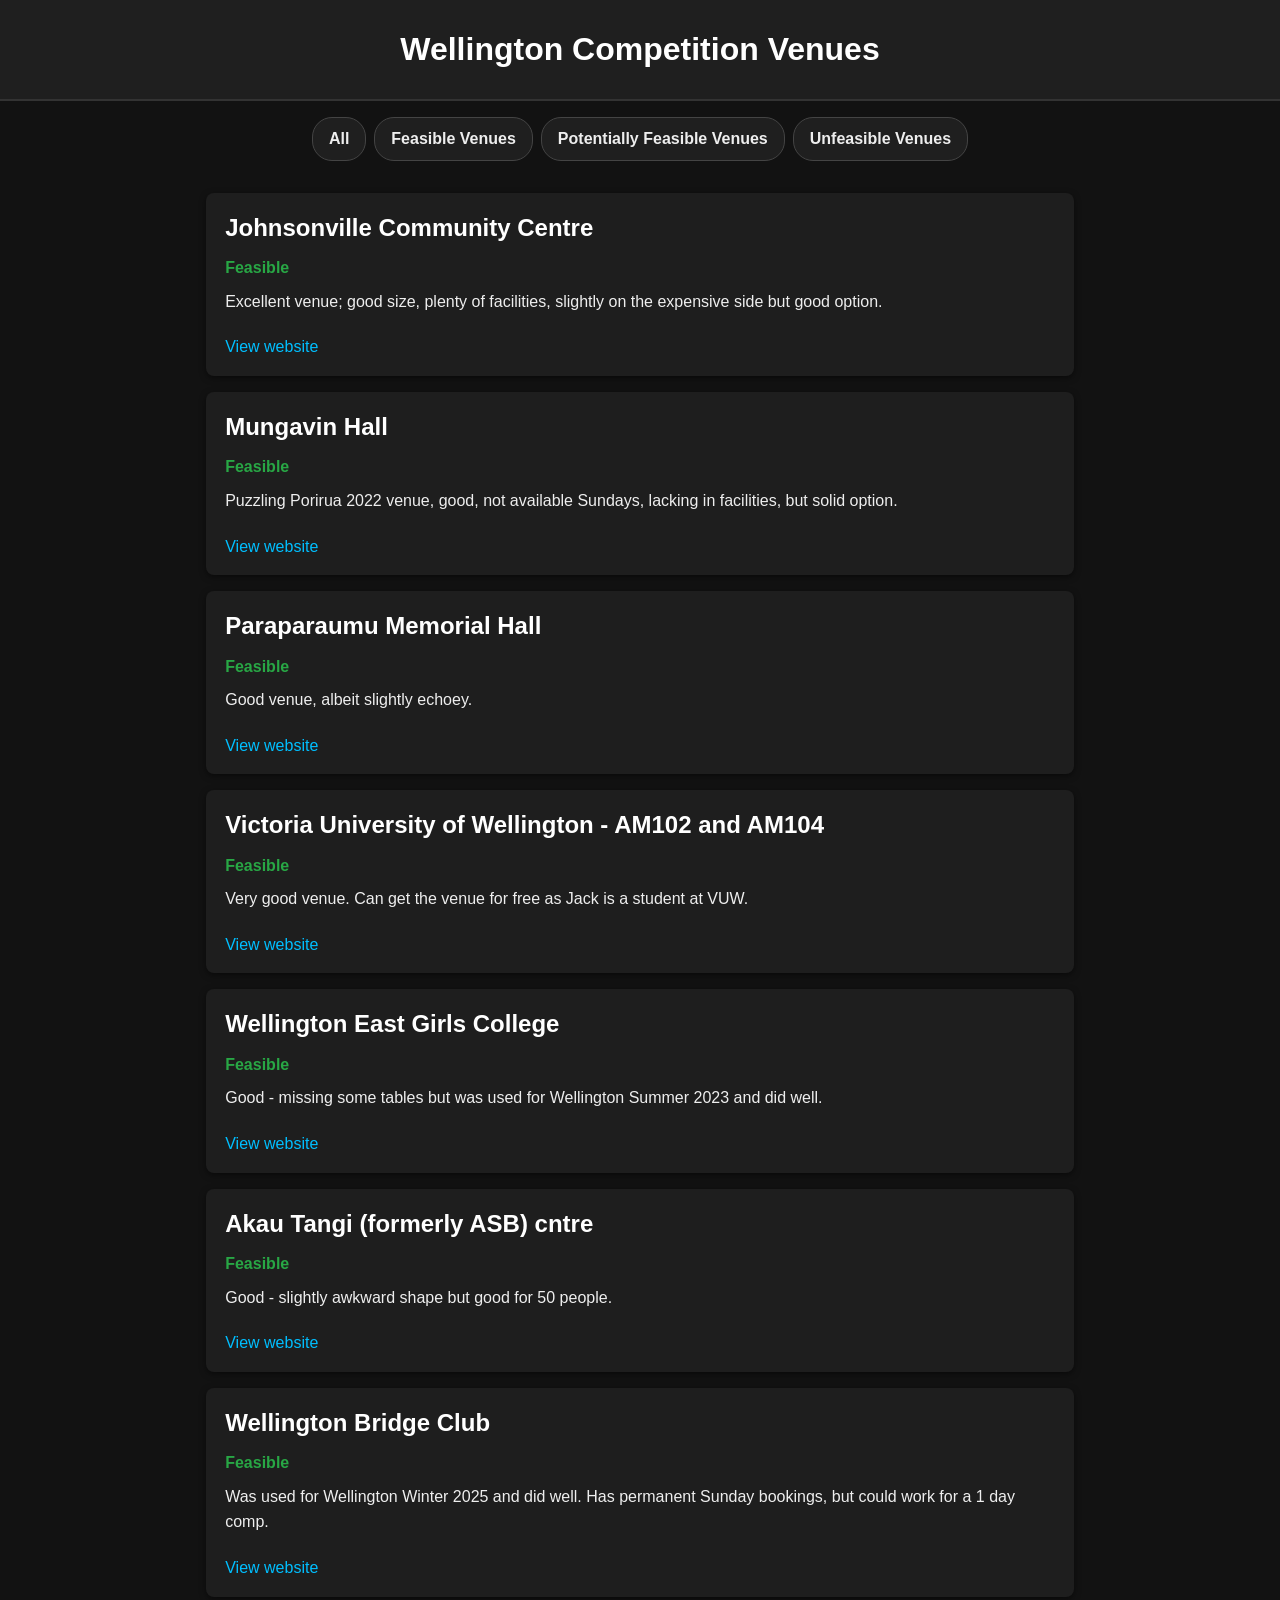
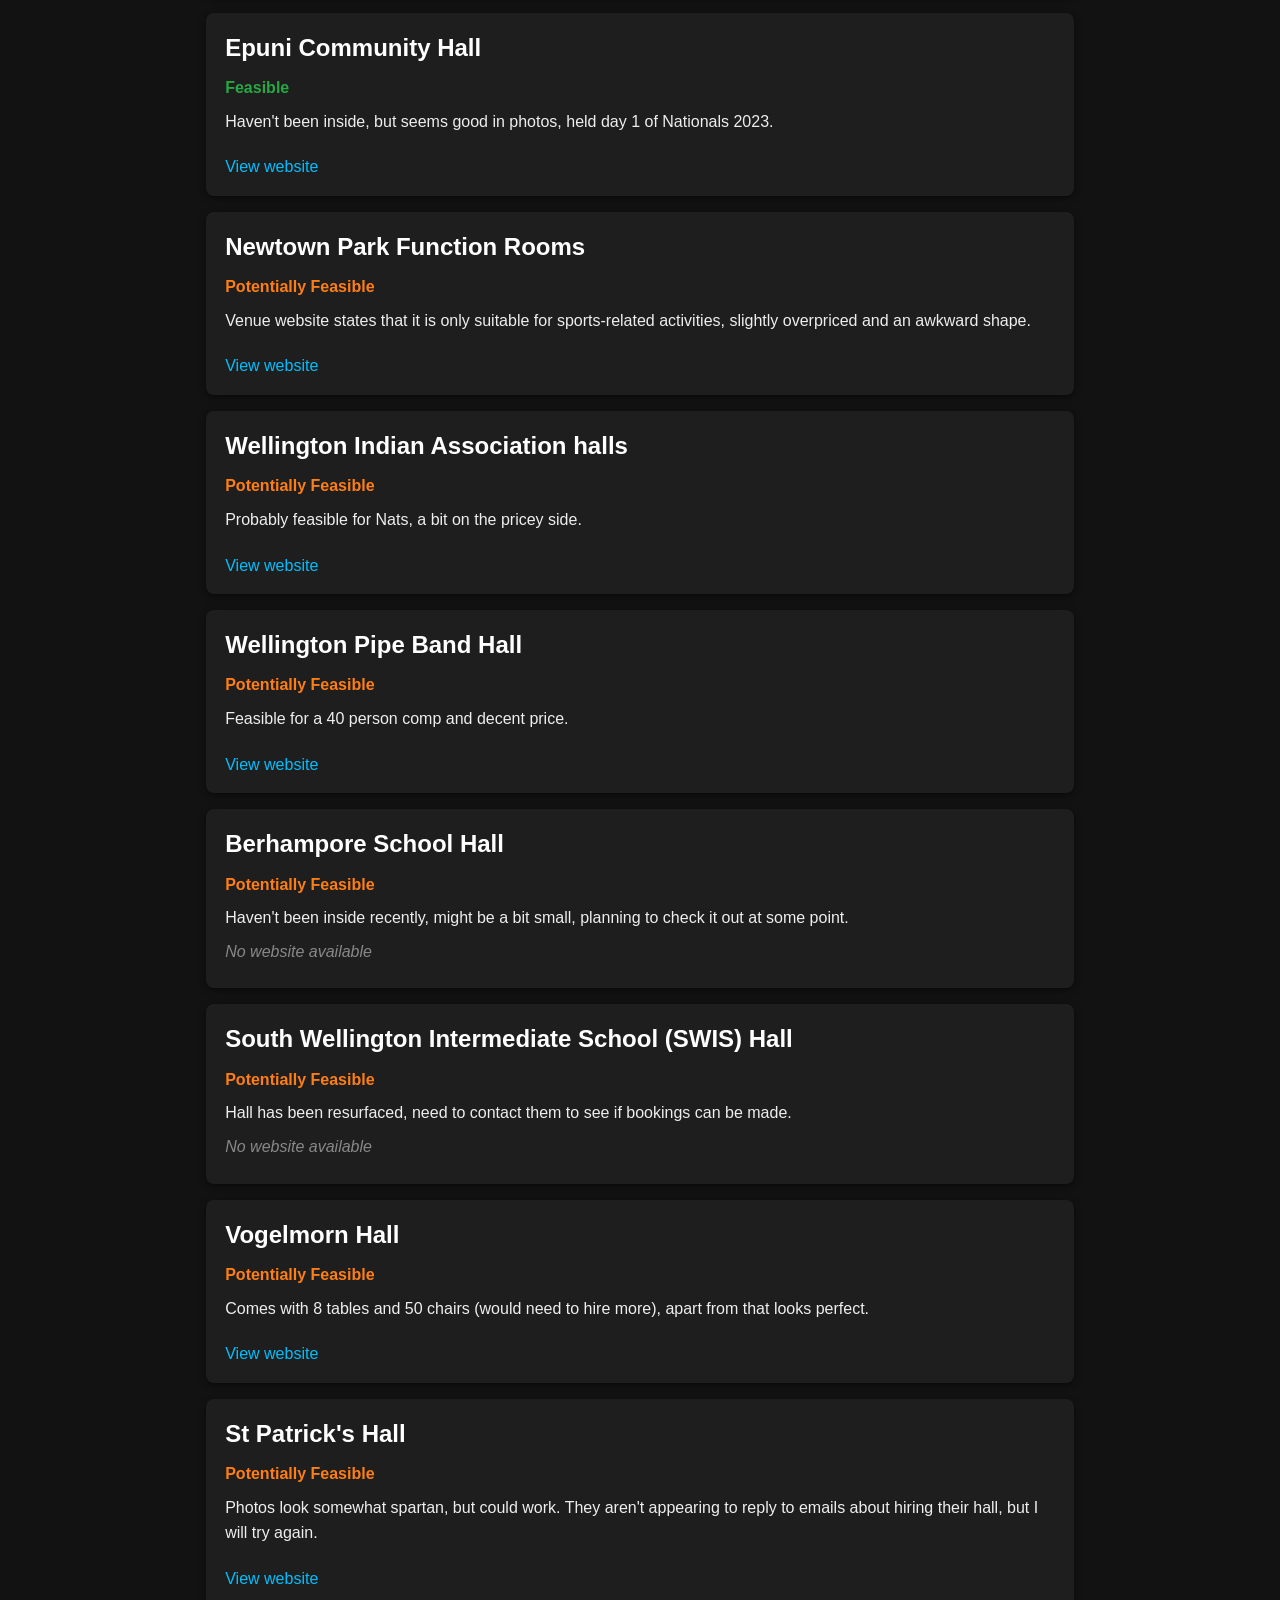
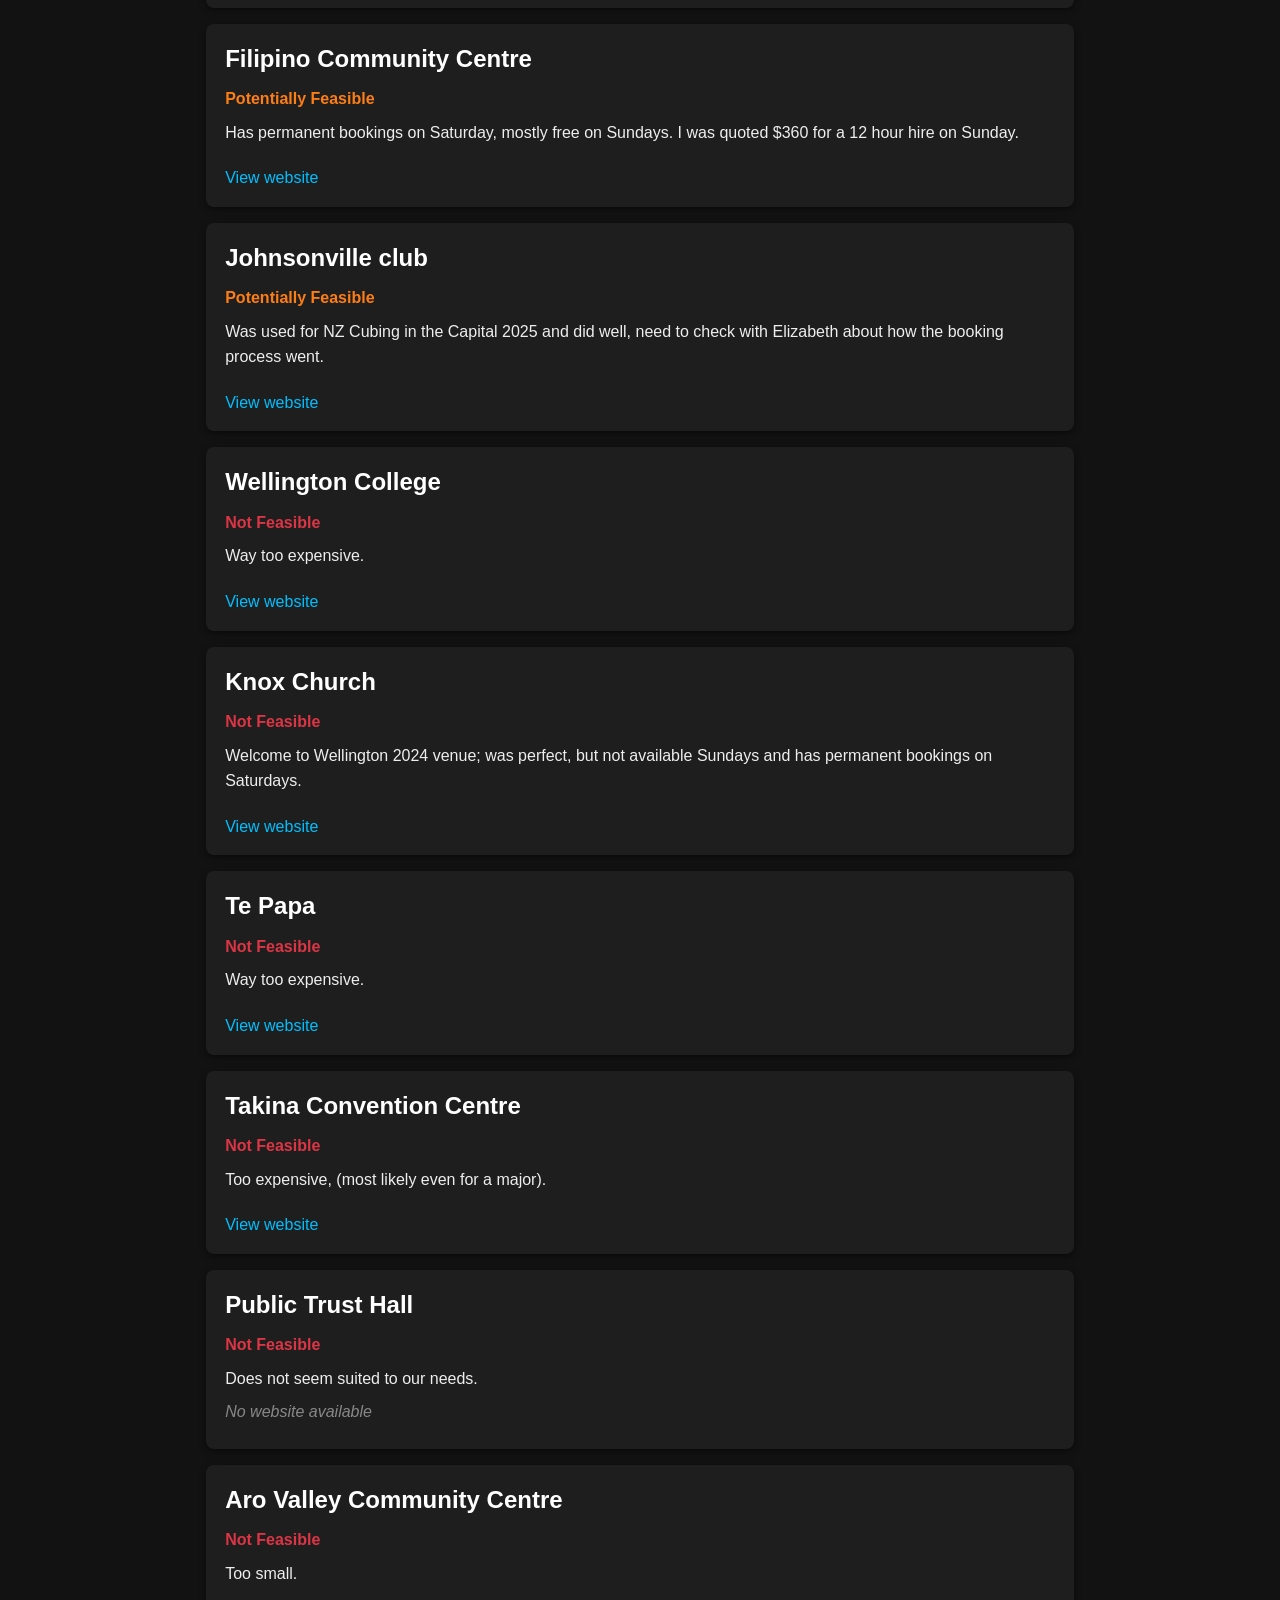
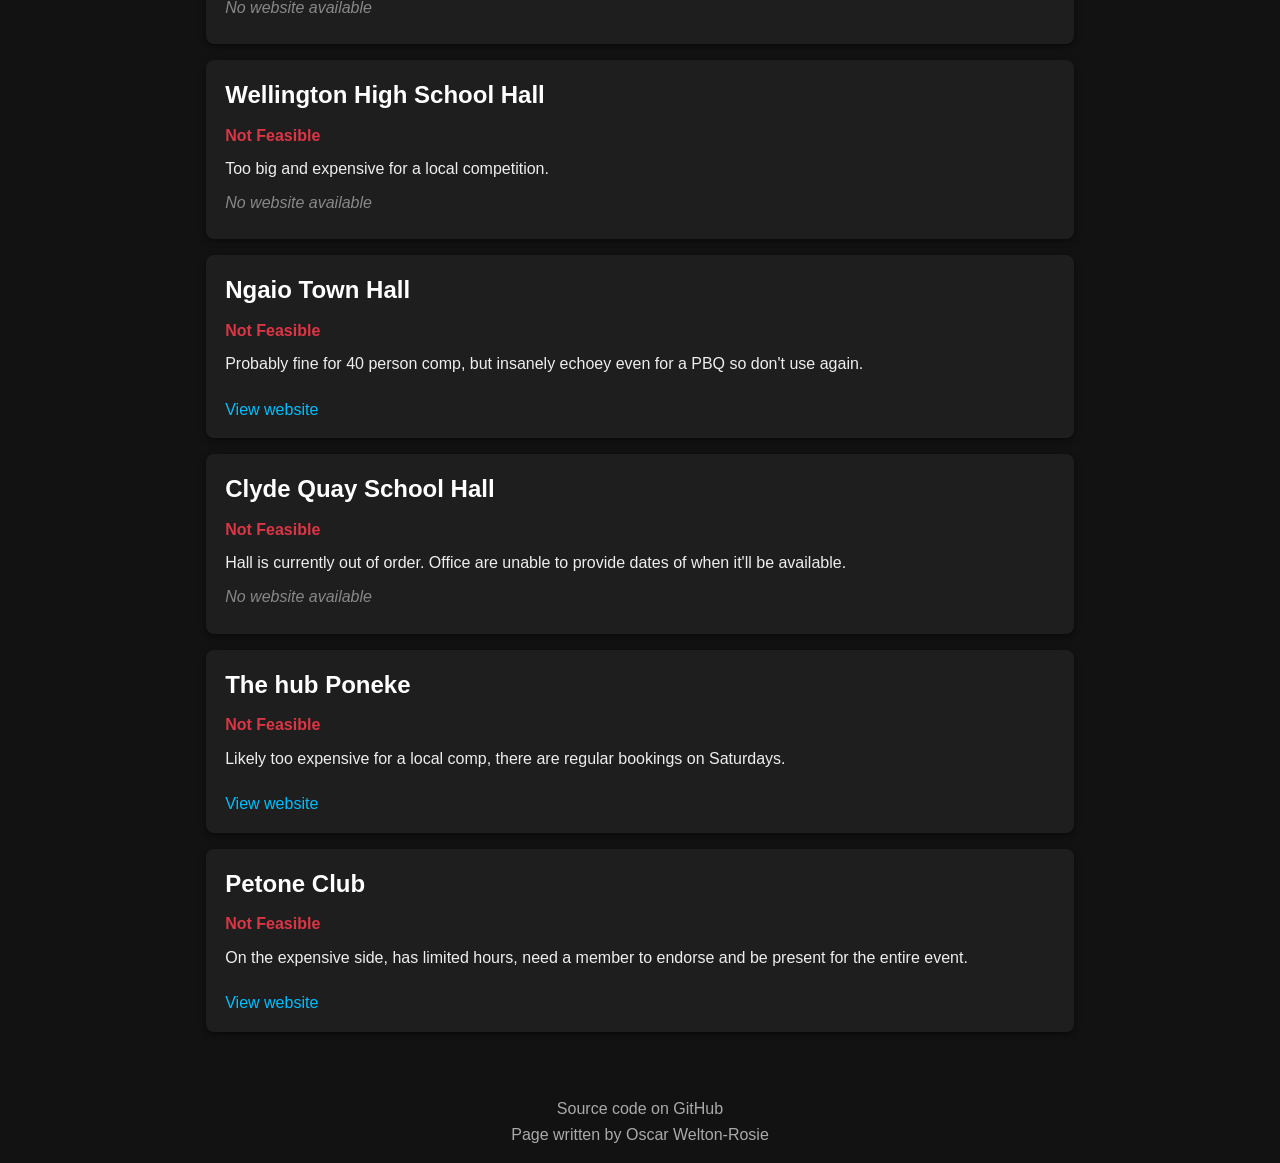
==== index.html @ b7b6df71 "initial commit" ====
<!DOCTYPE html>
<html lang="en">
<head>
    <meta charset="UTF-8">
    <meta name="viewport" content="width=device-width, initial-scale=1.0">
    <title>Wellington Speedcubing Venues</title>
    <link rel="stylesheet" href="./css/base.css">
    <link rel="stylesheet" href="./css/filters.css">
    <link rel="stylesheet" href="./css/cards.css">
</head>
<body>
    <header>
        <h1>Wellington Competition Venues</h1>
    </header>

    <main>
        <div class="filters">
            <label>
                <input type="radio" name="filter" value="all" checked>
                All
            </label>
            <label>
                <input type="radio" name="filter" value="feasible">
                Feasible Venues
            </label>
            <label>
                <input type="radio" name="filter" value="potentially feasible">
                Potentially Feasible Venues
            </label>
            <label>
                <input type="radio" name="filter" value="not feasible">
                Unfeasible Venues
            </label>
        </div>

        <div id="venue-list" class="venue-list"></div>
        <footer>
            <a href="#" target="_blank">Source code on GitHub</a>
            <br>
            <a href="#" target="_blank">Page written by Oscar Welton-Rosie</a>
        </footer>
    </main>

    <script type="module">
        import { fetchVenues, venues } from './js/data.js';
        import { displayVenues } from './js/ui.js';
        import { initFilters } from './js/filters.js';
    
        // Fetch venues first
        await fetchVenues();
    
        // Display all venues
        displayVenues(venues);
    
        // Initialize filter logic
        initFilters();
    </script>
    
</body>
</html>
---- css/base.css ----
/* Reset and base styles */
* {
    box-sizing: border-box;
    margin: 0;
    padding: 0;
}

body {
    font-family: Arial, sans-serif;
    background-color: #121212; /* Dark theme */
    color: #eee;
    line-height: 1.6;
}

header {
    background-color: #1f1f1f;
    color: #fff;
    text-align: center;
    padding: 1.5rem 0;
    border-bottom: 2px solid #333;
}

footer {
    color: #aaa;
    text-align: center;
    padding: 1rem 0;
    margin-top: 2rem;
}

footer a, footer a:visited {
    color: #aaa;
    text-decoration: none;
    margin: 0 1rem;
    transition: color 0.3s ease; /* transition on color */
}

footer a:hover, footer a:visited:hover {
    color: #fff; /* change color on hover */
    text-decoration: underline; /* this will switch instantly */
}


h1 {
    font-size: 2rem;
}
---- css/filters.css ----
/* Filters container */
.filters {
    display: flex;
    justify-content: center;
    flex-wrap: wrap;
    gap: 0.5rem;
    margin: 1rem 0;
}

/* Filter labels (tabs) */
.filters label {
    display: flex;
    align-items: center;
    cursor: pointer;
    background-color: #1f1f1f;
    padding: 0.5rem 1rem;
    border-radius: 20px;
    border: 1px solid #444;
    transition: all 0.2s ease;
    color: #eee;
    font-weight: 600;
}

/* Hide radio inputs */
.filters input[type="radio"] {
    display: none;
}

/* Hover effect */
.filters label:hover {
    background-color: #333;
}

/* Active filter tab */
.filters input[type="radio"]:checked + span,
.filters input[type="radio"]:checked {
    background-color: #00bfff;
    color: #fff;
    border-color: #00bfff;
    box-shadow: 0 2px 5px rgba(0,0,0,0.4);
}
---- css/cards.css ----
/* Venue list container */
.venue-list {
    display: flex;
    flex-direction: column;
    gap: 1rem;
    padding: 1rem;
    max-width: 900px;
    margin: 0 auto;
}

/* Venue cards */
.venue-card {
    background-color: #1e1e1e;
    border-radius: 8px;
    padding: 1rem 1.2rem;
    box-shadow: 0 2px 6px rgba(0,0,0,0.5);
    transition: all 0.3s ease;
}

.venue-card:hover {
    transform: translateY(-3px);
    box-shadow: 0 6px 12px rgba(0,0,0,0.7);
}

.venue-card h2 {
    margin-top: 0;
    color: #ffff;
    margin-bottom: 0.5rem; /* space after title */
}

/* Add spacing between feasibility, comment, and link */
.venue-card p {
    margin: 0.5rem 0; /* space between p elements */
}

.venue-card a {
    color: #00bfff;
    text-decoration: none;
    display: inline-block;
    margin-top: 0.75rem; /* space above link */
}

.venue-card a:hover {
    text-decoration: underline;
}

/* Feasibility text color coding */
.feasible {
    color: #28a745;
    font-weight: bold;
}

.potentially-feasible {
    color: #fd7e14;
    font-weight: bold;
}

.not-feasible {
    color: #dc3545;
    font-weight: bold;
}
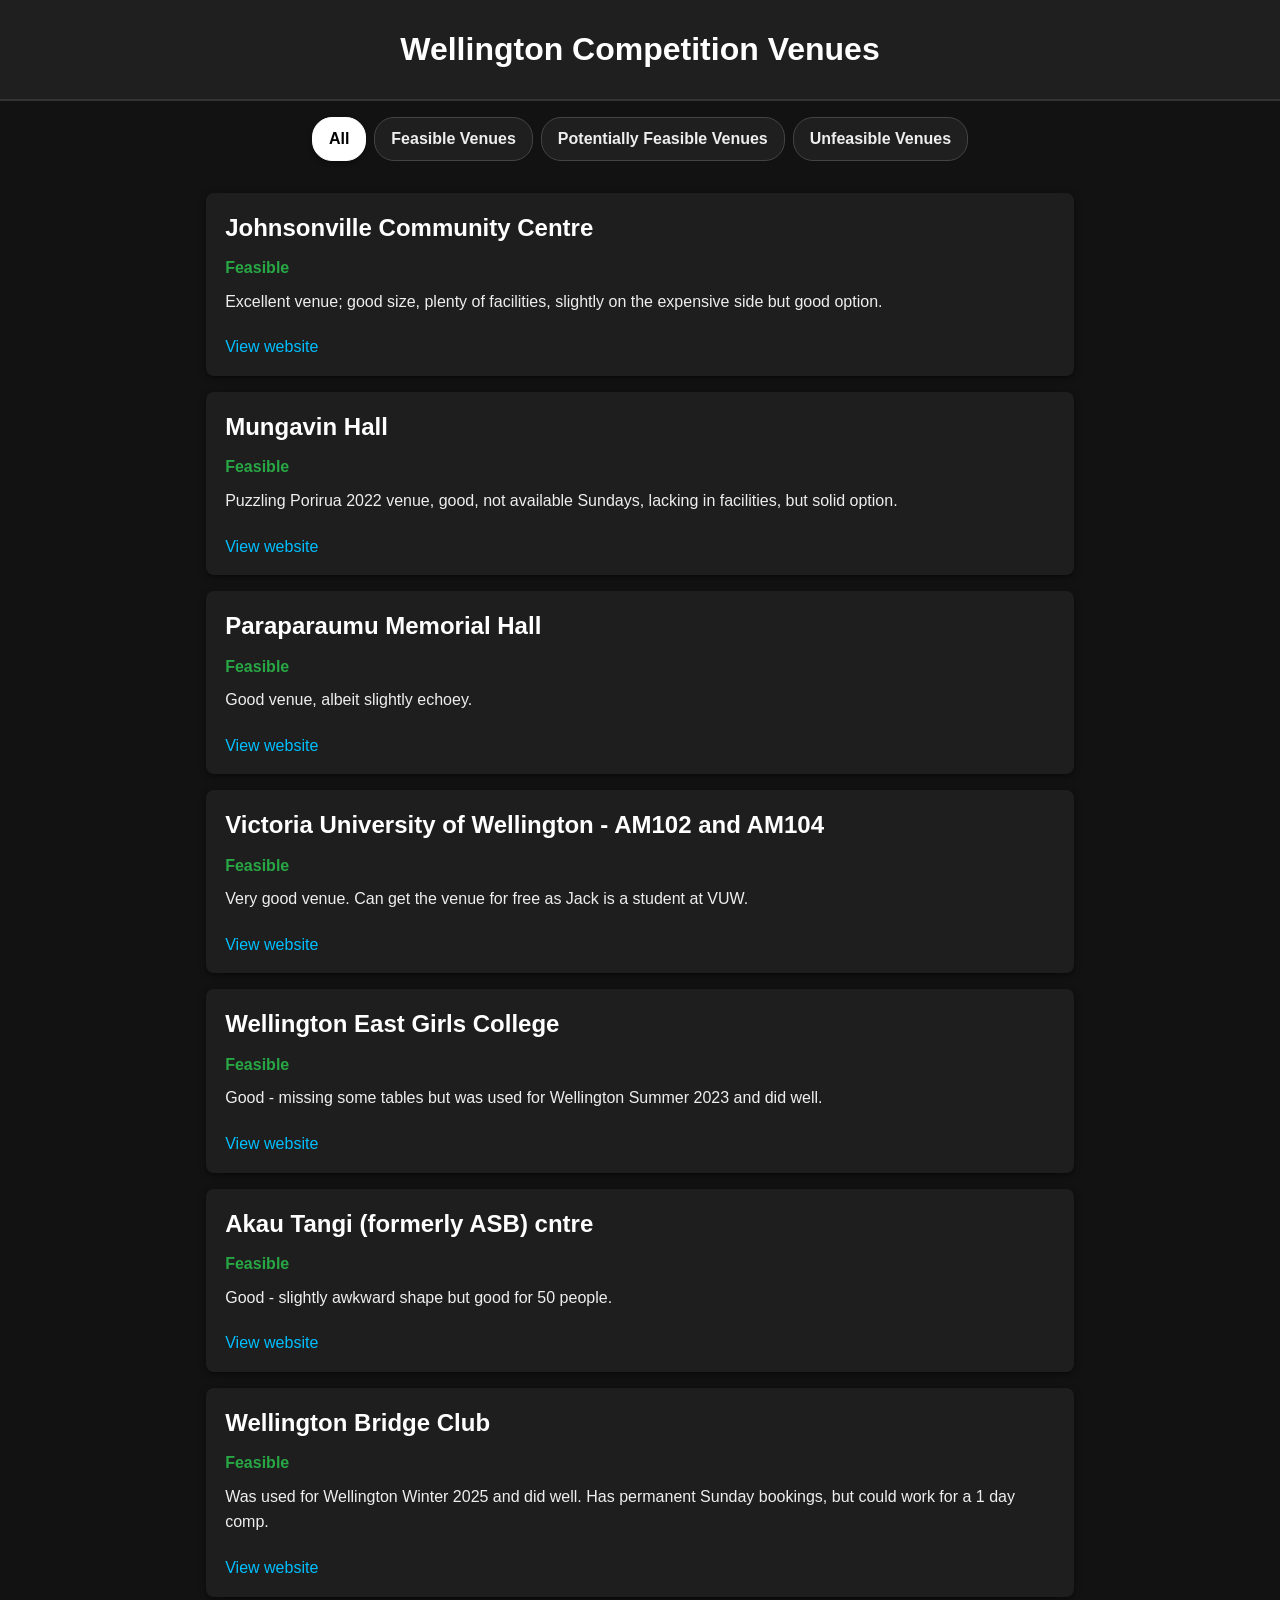
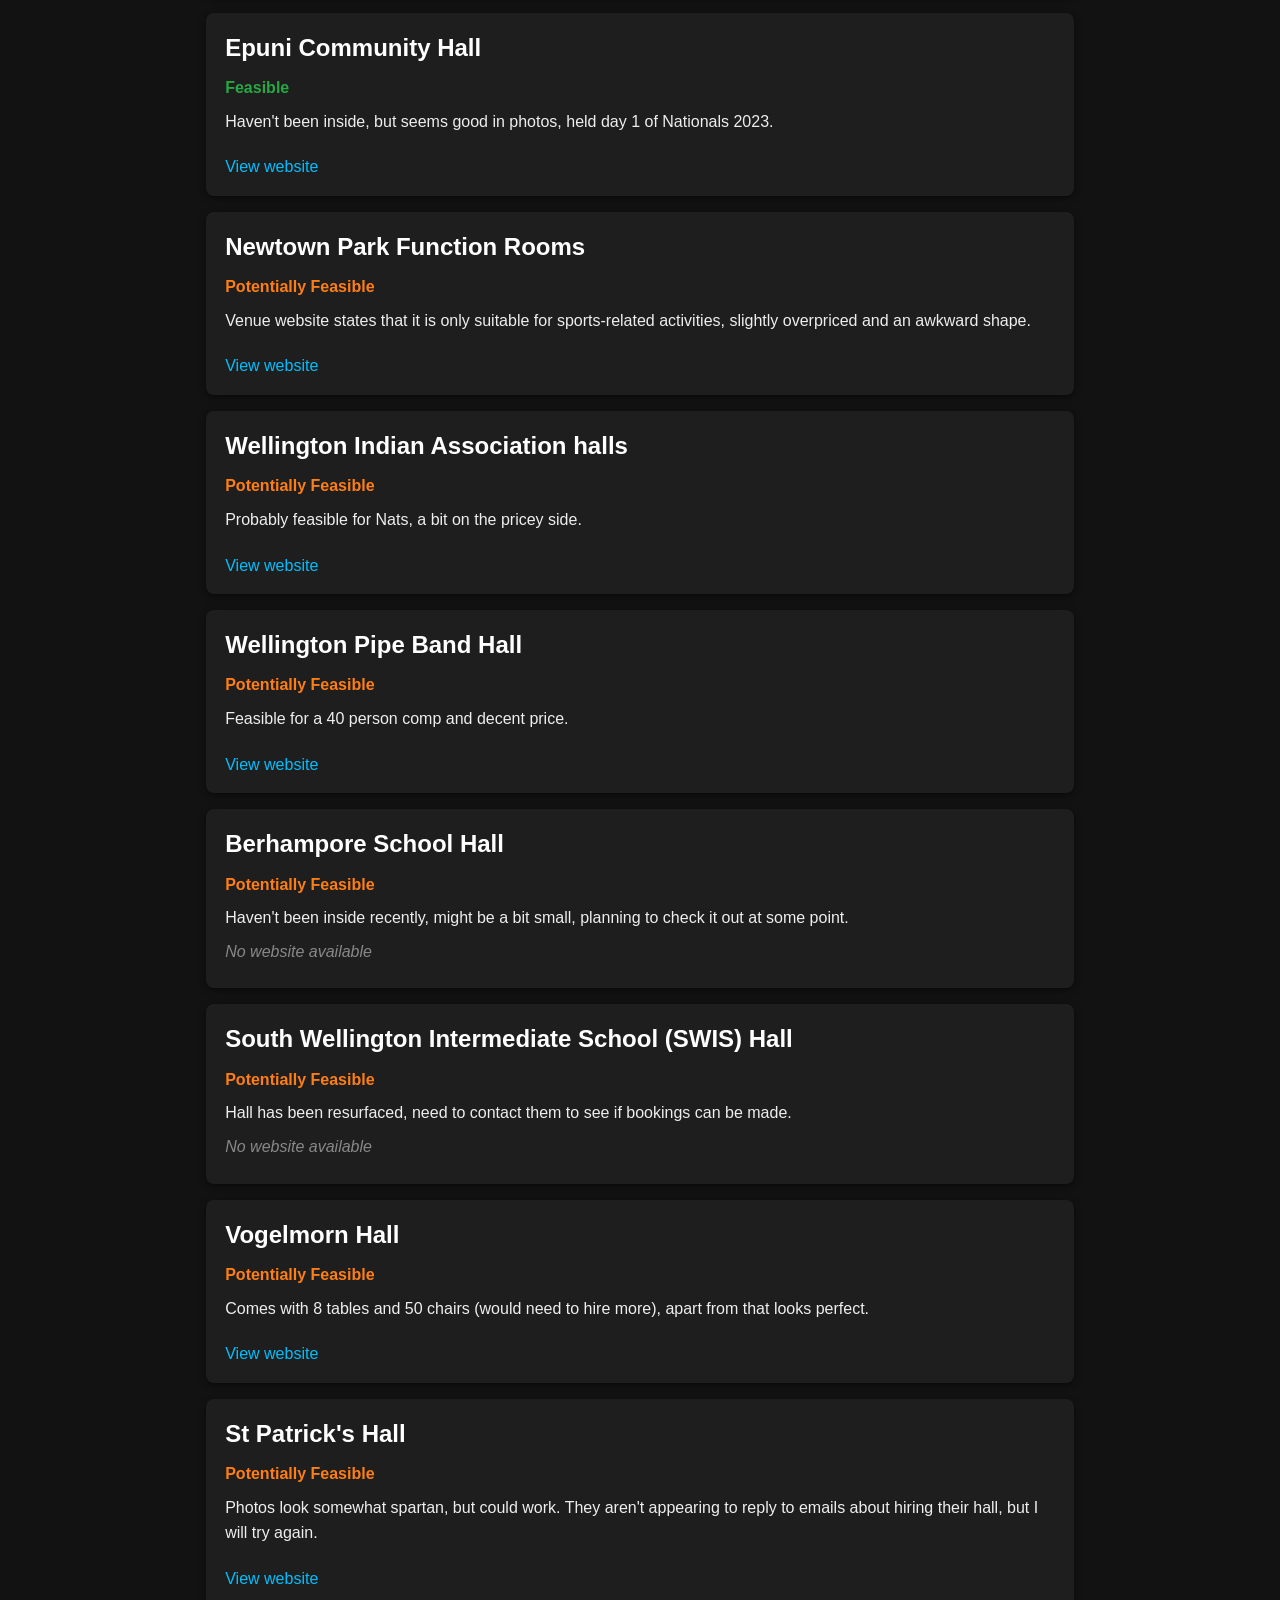
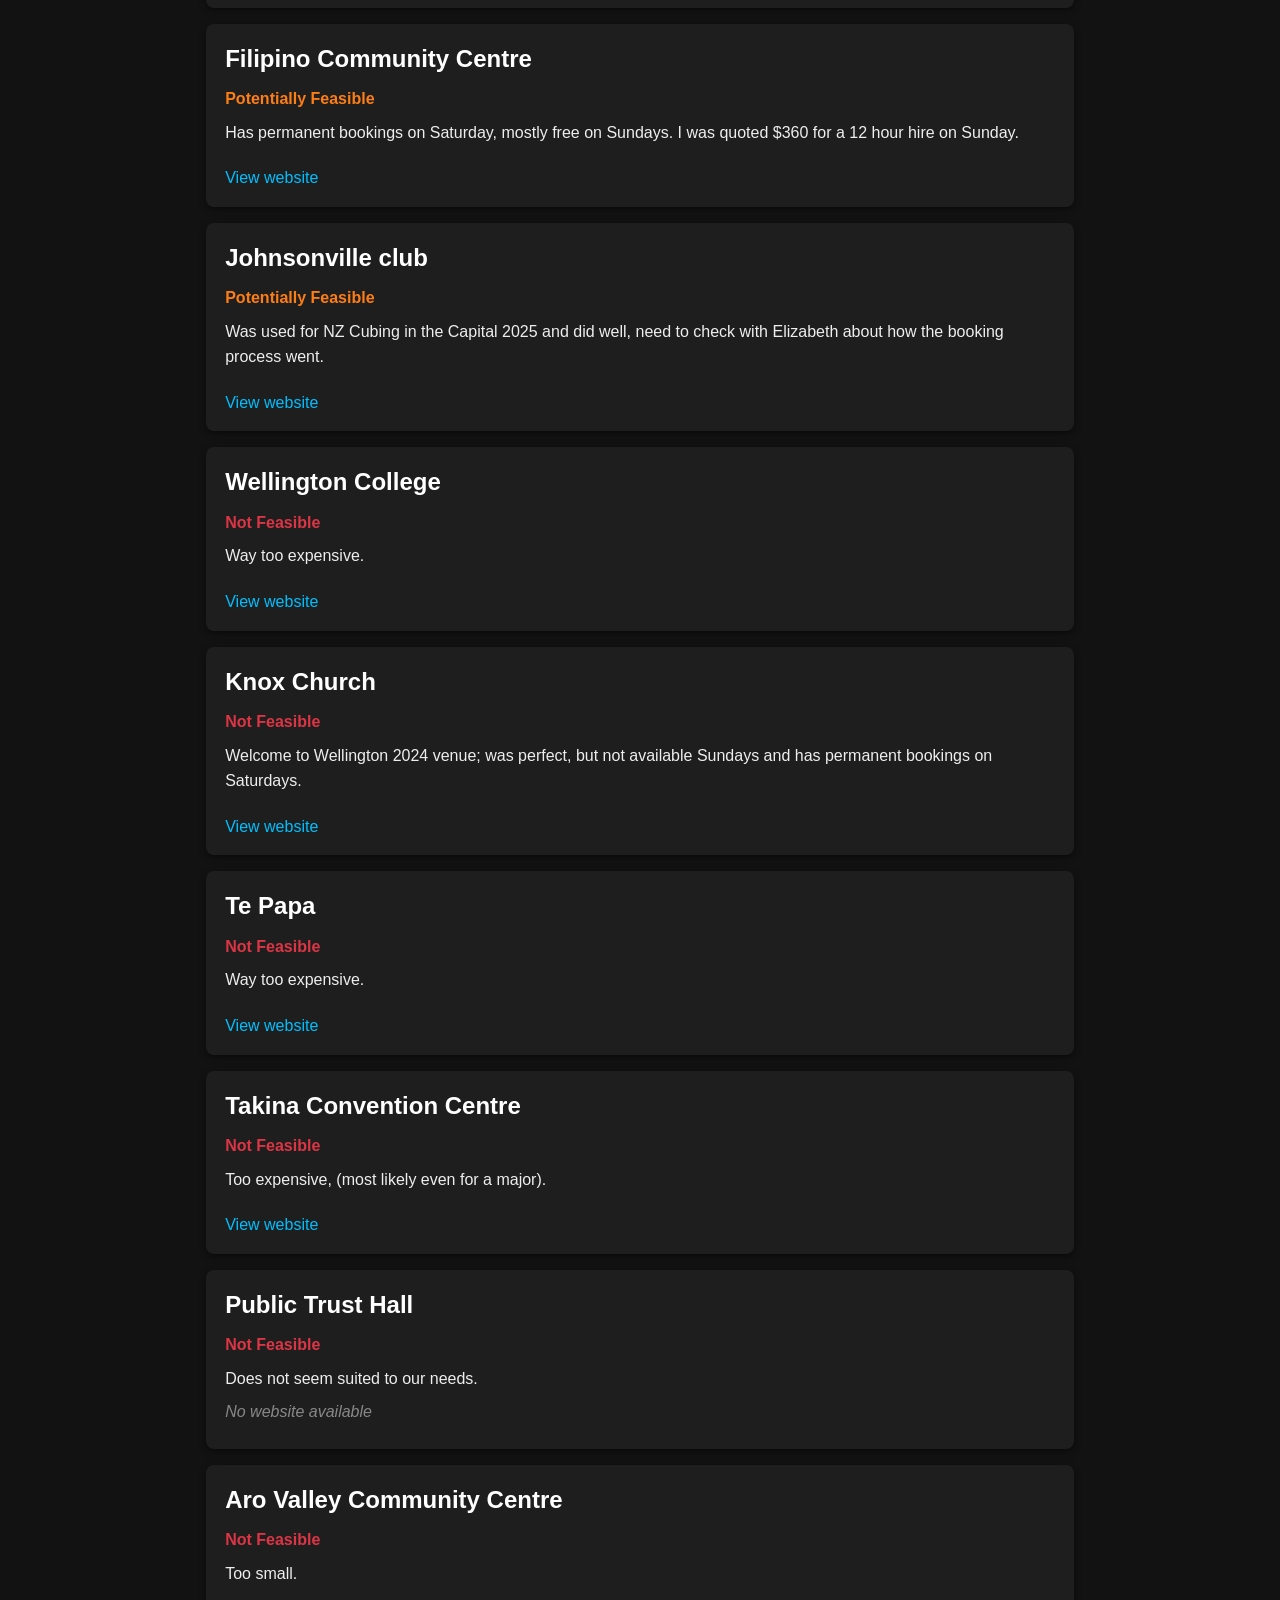
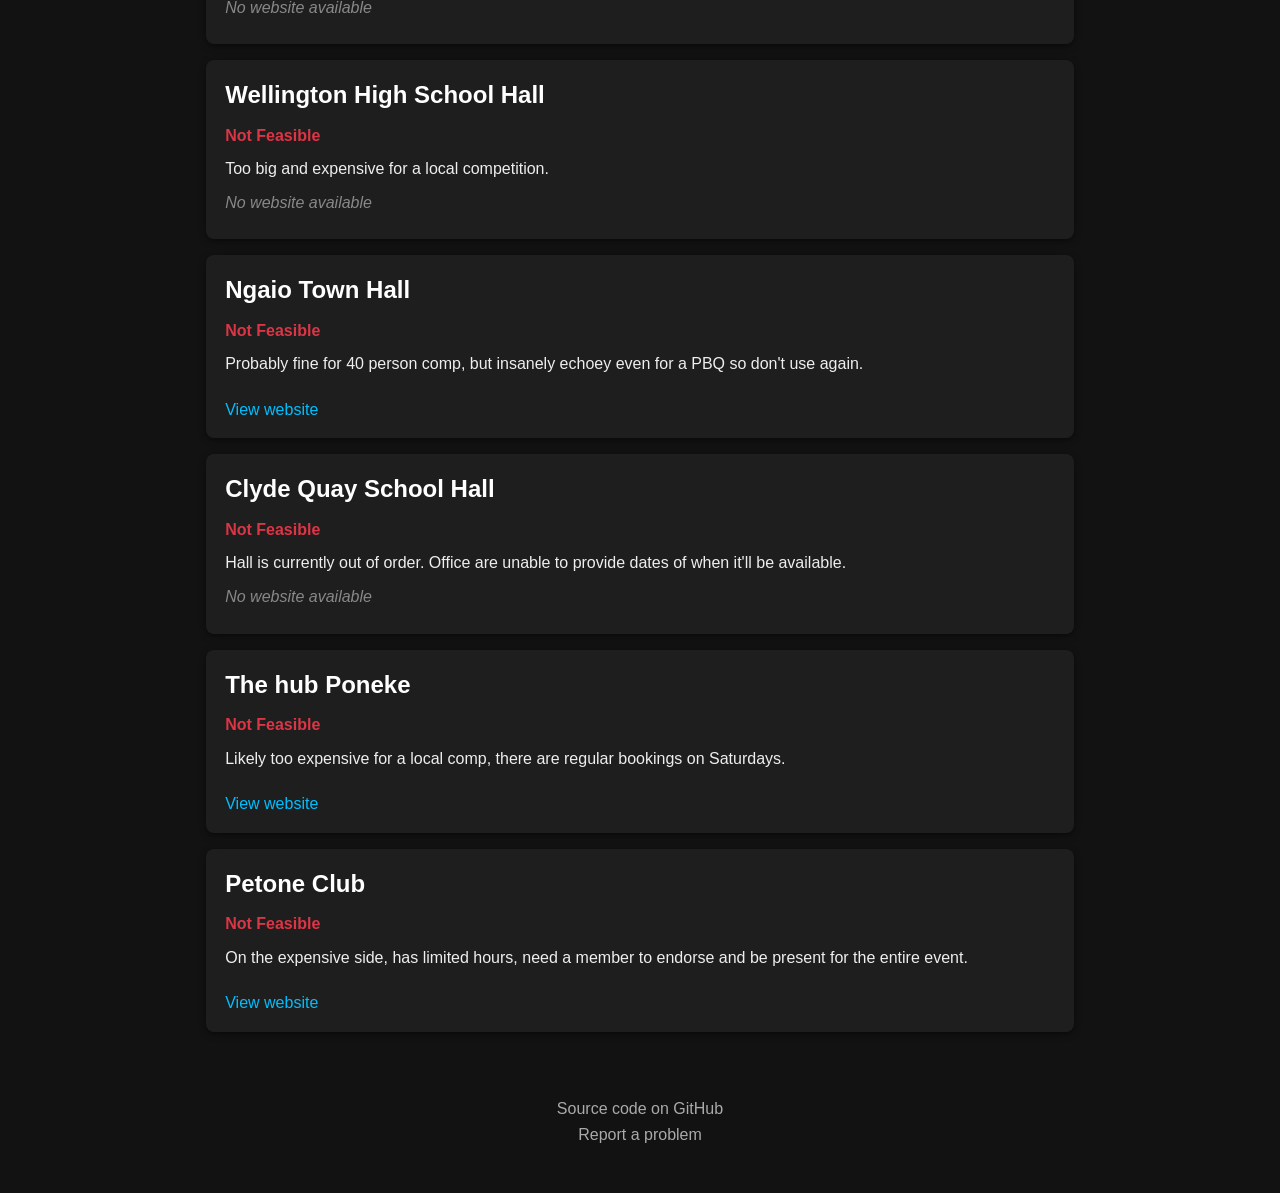
==== commit 9b6174c1: "add CSS improvements" ====
--- a/index.html
+++ b/index.html
@@ -35,9 +35,8 @@
 
         <div id="venue-list" class="venue-list"></div>
         <footer>
-            <a href="#" target="_blank">Source code on GitHub</a>
-            <br>
-            <a href="#" target="_blank">Page written by Oscar Welton-Rosie</a>
+            <p><a href="https://github.com/OWelton-Rosie/wlg-comp-venues" target="_blank">Source code on GitHub</a></p>
+            <p><a href="https://docs.google.com/forms/d/e/1FAIpQLSeUL7smwdQPWHp1Xgl7rZnyWGPUghqX8f7n7u0uj4lg8JkvlA/viewform?usp=header" target="_blank">Report a problem</a></p>
         </footer>
     </main>
 
--- a/css/base.css
+++ b/css/base.css
@@ -25,6 +25,7 @@
     text-align: center;
     padding: 1rem 0;
     margin-top: 2rem;
+    margin-bottom: 30px;
 }
 
 footer a, footer a:visited {
--- a/css/filters.css
+++ b/css/filters.css
@@ -39,3 +39,11 @@
     border-color: #00bfff;
     box-shadow: 0 2px 5px rgba(0,0,0,0.4);
 }
+
+.filters label.active {
+    background-color: #ffff;
+    color: black;
+    border-color: #ffff;
+    box-shadow: 0 2px 5px rgba(0,0,0,0.4);
+}
+
--- a/css/cards.css
+++ b/css/cards.css
@@ -15,11 +15,6 @@
     padding: 1rem 1.2rem;
     box-shadow: 0 2px 6px rgba(0,0,0,0.5);
     transition: all 0.3s ease;
-}
-
-.venue-card:hover {
-    transform: translateY(-3px);
-    box-shadow: 0 6px 12px rgba(0,0,0,0.7);
 }
 
 .venue-card h2 {
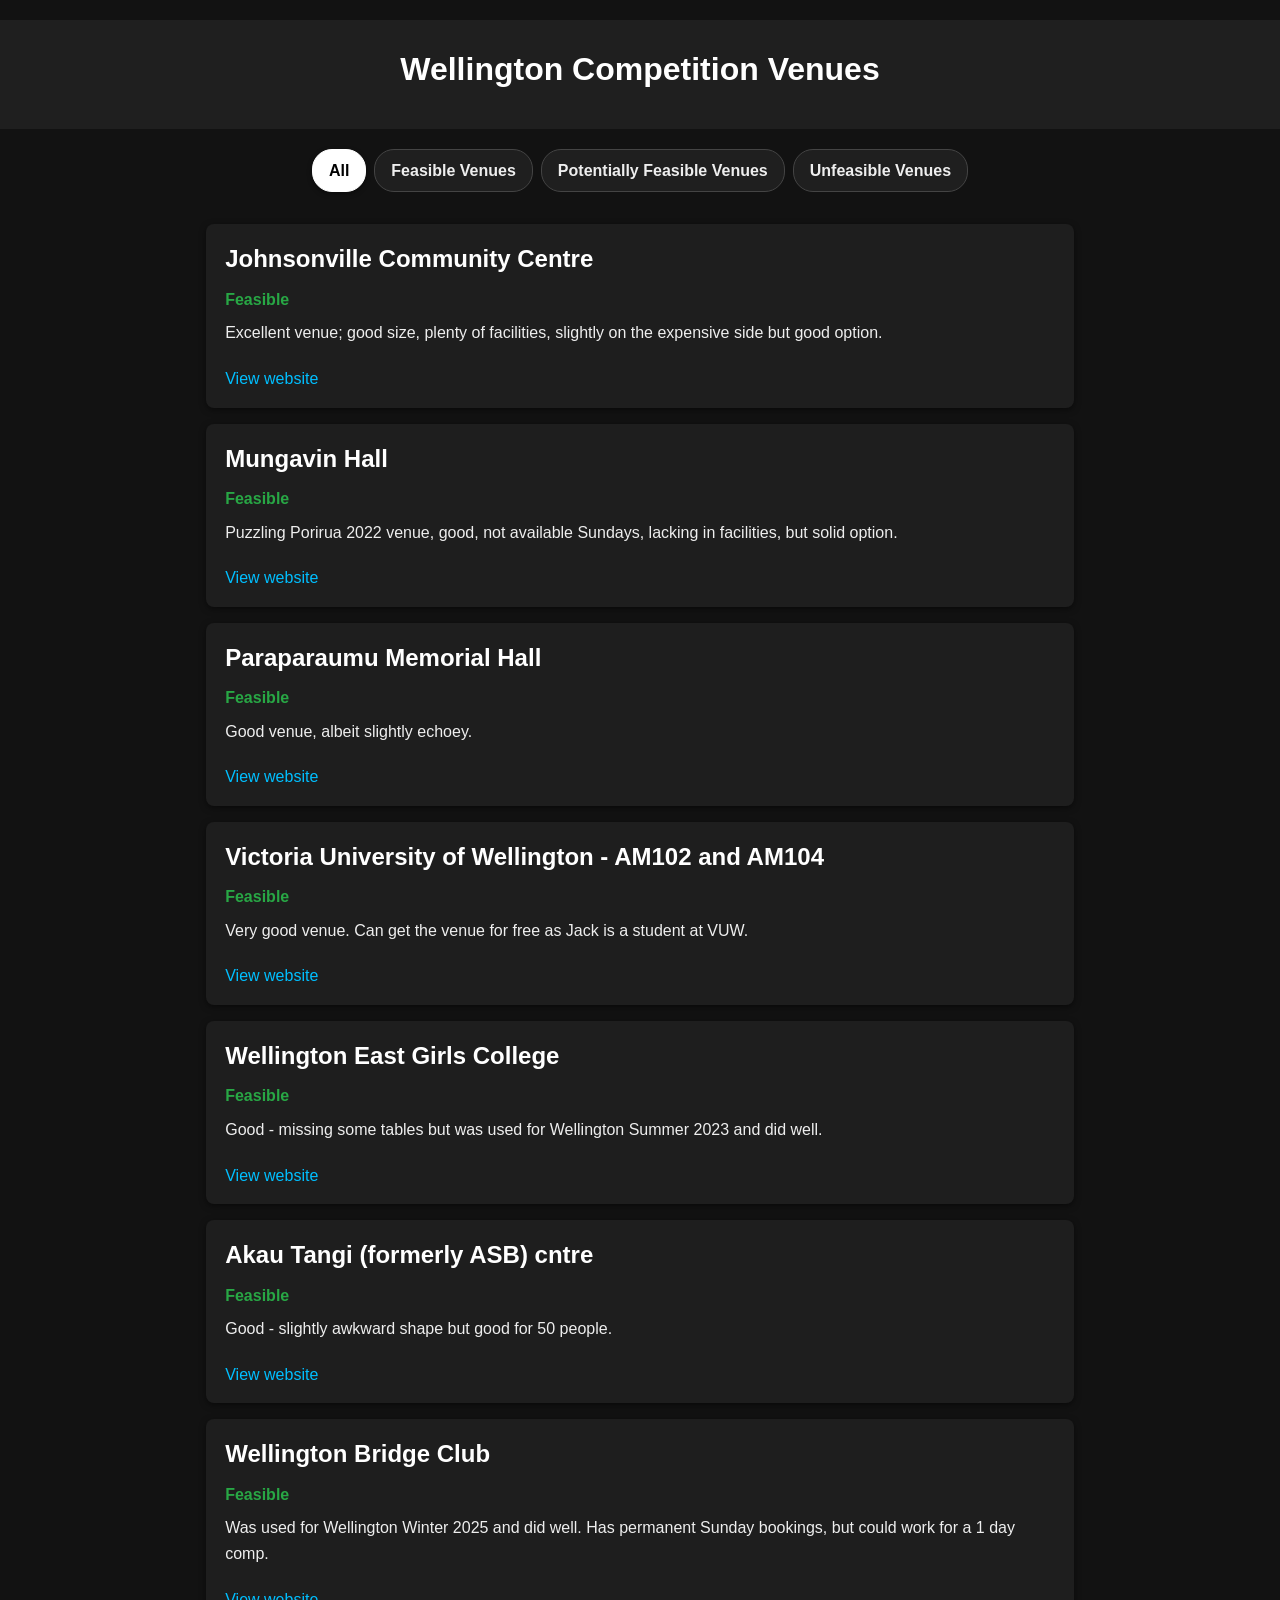
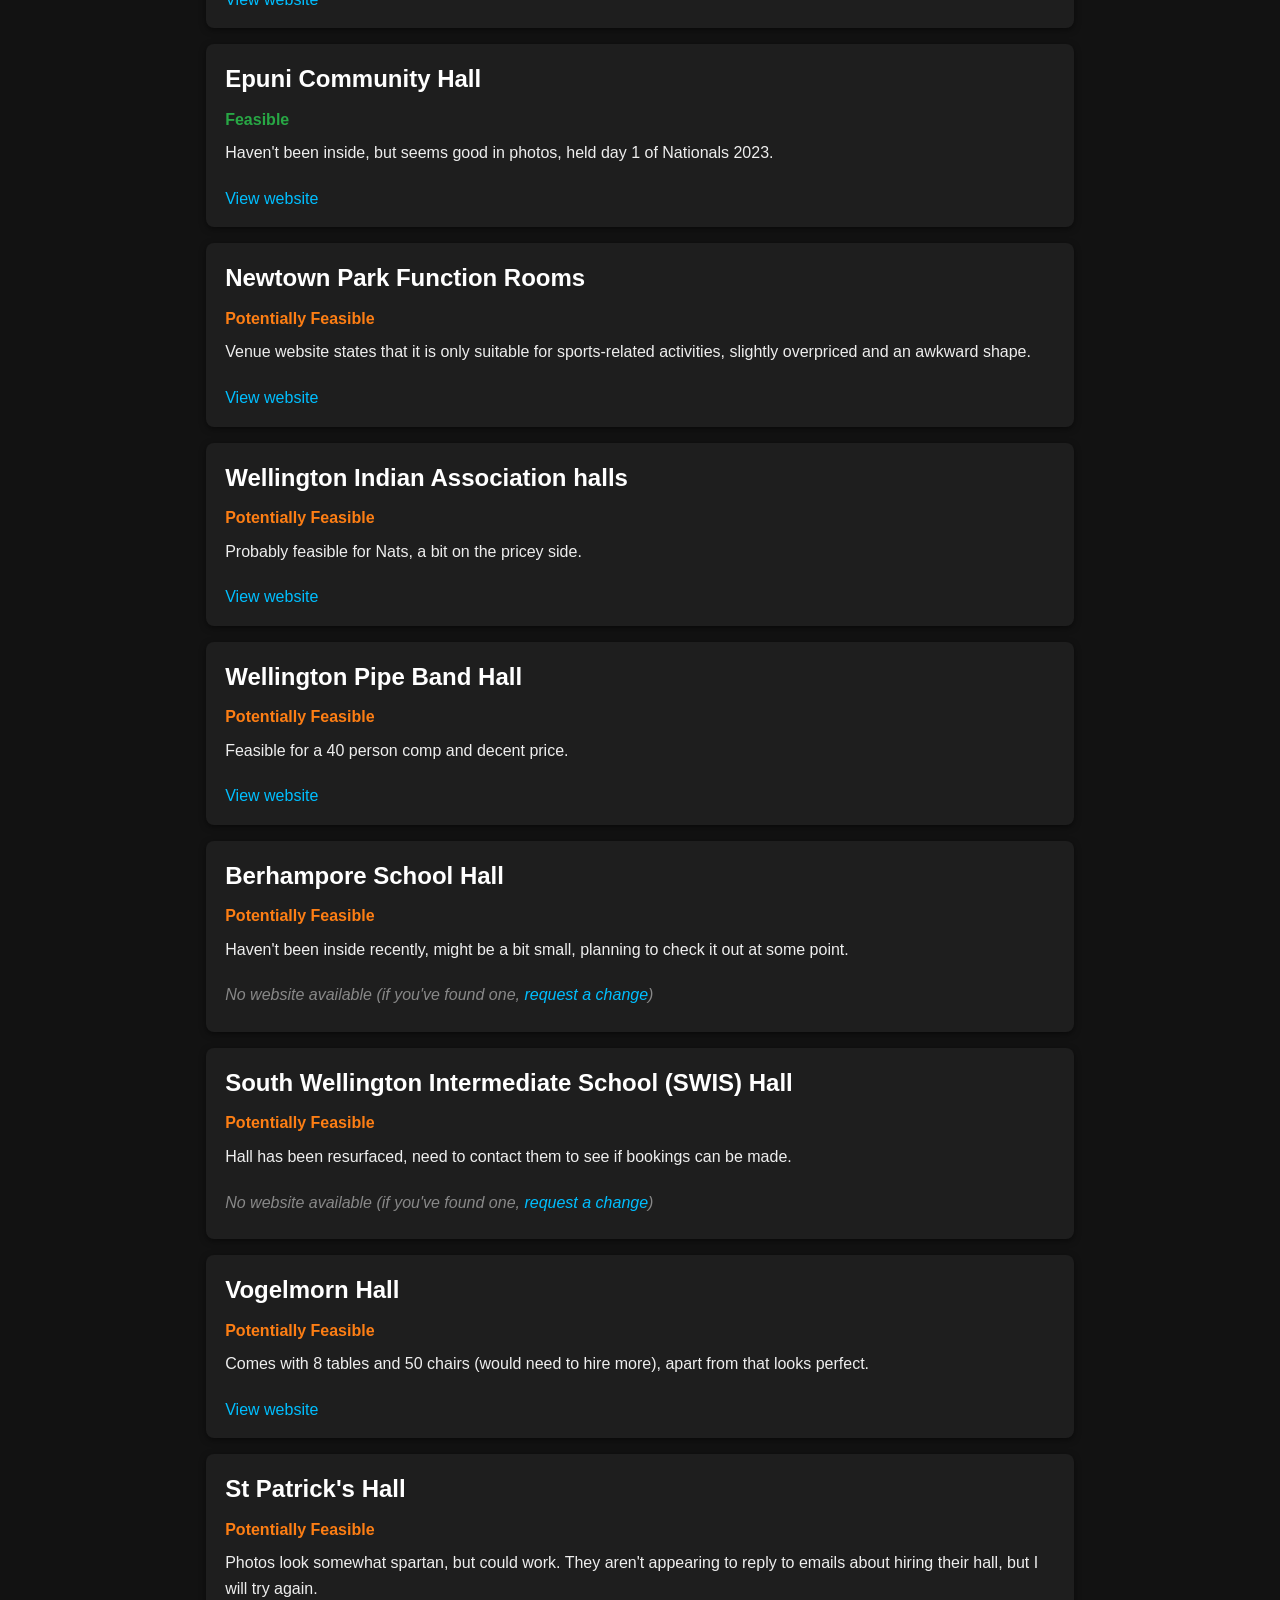
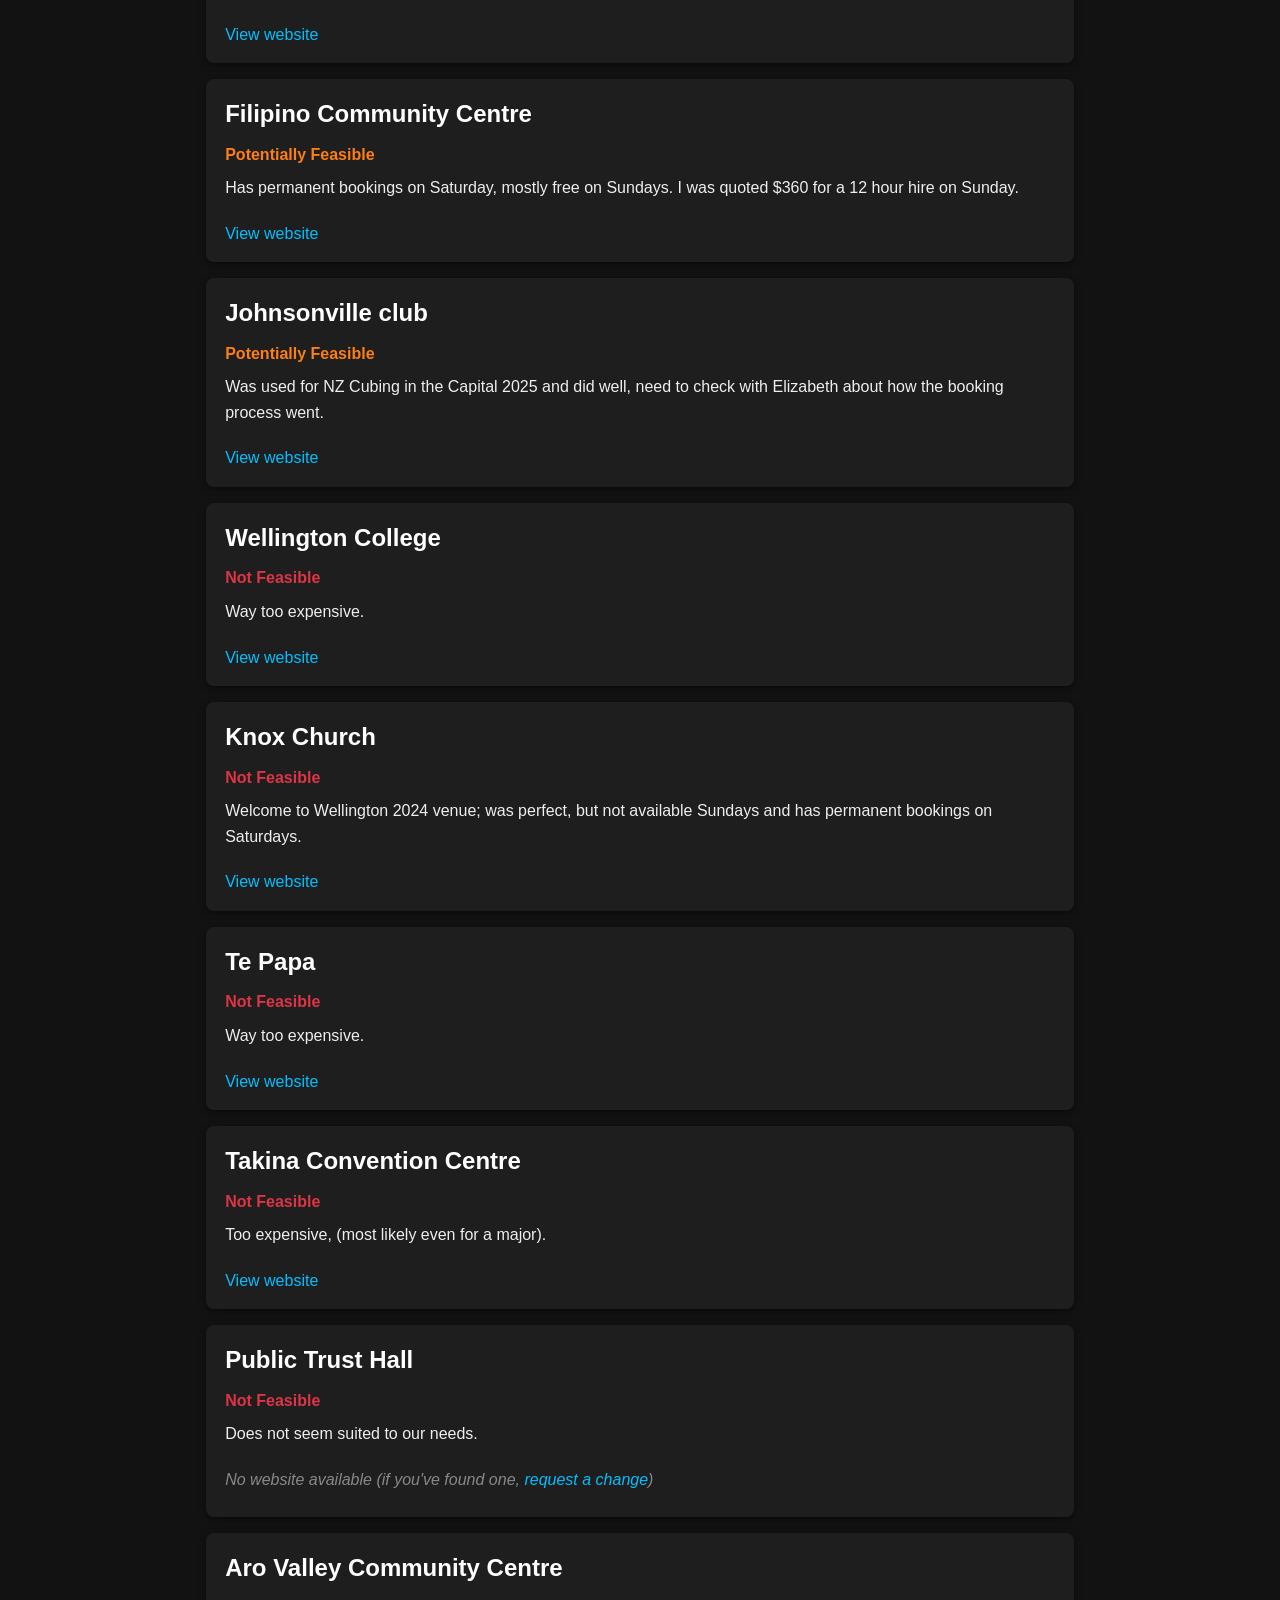
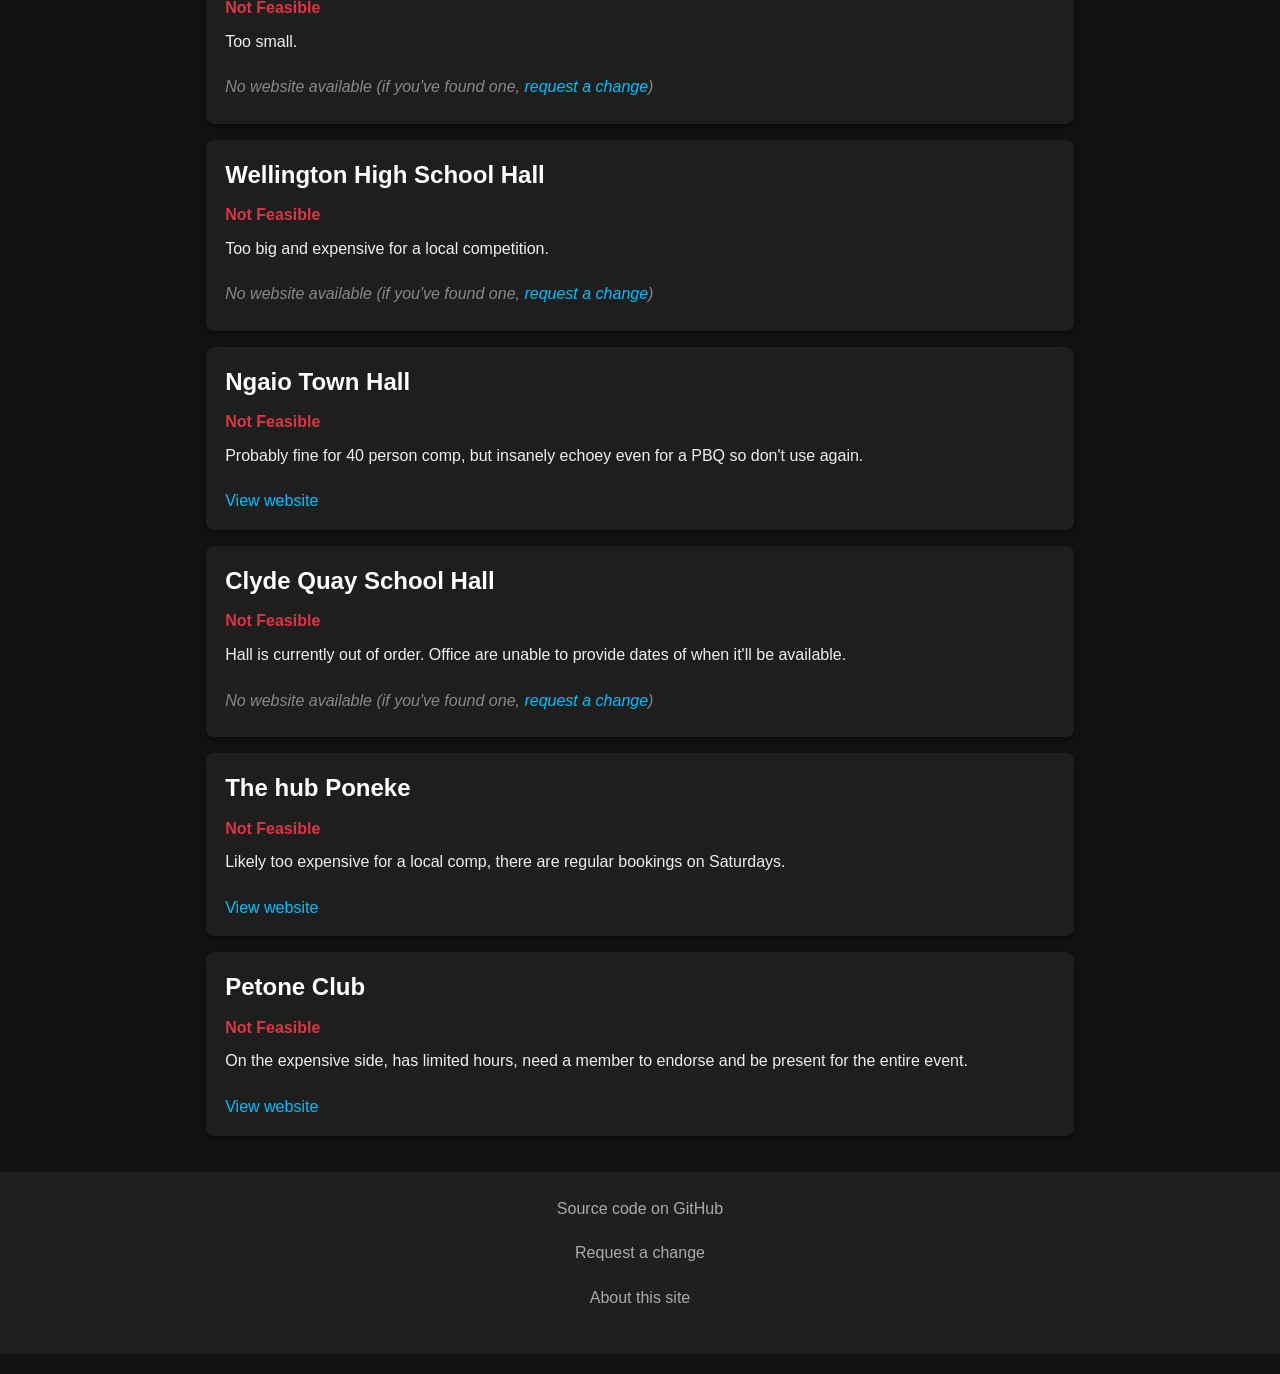
==== commit a8754f6e: "add about page" ====
--- a/index.html
+++ b/index.html
@@ -36,7 +36,8 @@
         <div id="venue-list" class="venue-list"></div>
         <footer>
             <p><a href="https://github.com/OWelton-Rosie/wlg-comp-venues" target="_blank">Source code on GitHub</a></p>
-            <p><a href="https://docs.google.com/forms/d/e/1FAIpQLSeUL7smwdQPWHp1Xgl7rZnyWGPUghqX8f7n7u0uj4lg8JkvlA/viewform?usp=header" target="_blank">Report a problem</a></p>
+            <p><a href="https://docs.google.com/forms/d/e/1FAIpQLSeUL7smwdQPWHp1Xgl7rZnyWGPUghqX8f7n7u0uj4lg8JkvlA/viewform?usp=header" target="_blank">Request a change</a></p>
+            <p><a href="./about.html">About this site</a></p>
         </footer>
     </main>
 
--- a/css/base.css
+++ b/css/base.css
@@ -12,35 +12,52 @@
     line-height: 1.6;
 }
 
-header {
+header, footer {
     background-color: #1f1f1f;
     color: #fff;
     text-align: center;
     padding: 1.5rem 0;
-    border-bottom: 2px solid #333;
+    margin-bottom: 20px;
+    margin-top: 20px;
 }
 
-footer {
-    color: #aaa;
-    text-align: center;
-    padding: 1rem 0;
-    margin-top: 2rem;
-    margin-bottom: 30px;
-}
-
-footer a, footer a:visited {
+footer a, footer a:visited, header a, header a:visited {
     color: #aaa;
     text-decoration: none;
-    margin: 0 1rem;
     transition: color 0.3s ease; /* transition on color */
 }
 
-footer a:hover, footer a:visited:hover {
+footer a:hover, footer a:visited:hover, header a:hover, header a:visited:hover {
     color: #fff; /* change color on hover */
     text-decoration: underline; /* this will switch instantly */
 }
 
 
+header h1 {
+    font-size: 2rem;
+    color: #fff;
+}
+
 h1 {
-    font-size: 2rem;
+    font-size: 1.5rem;
+    margin-bottom: 0.6rem;
 }
+
+a, a:visited {
+    color: #00bfff;
+    text-decoration: none;
+    transition: color 0.3s ease; /* transition on color */
+}
+
+a:hover, a:visited:hover {
+    color: #009acd; /* change color on hover */
+    text-decoration: underline; /* this will switch instantly */
+}
+
+p {
+    margin-bottom: 1.2rem;
+}
+
+ul li {
+    margin-top: 0px;
+}
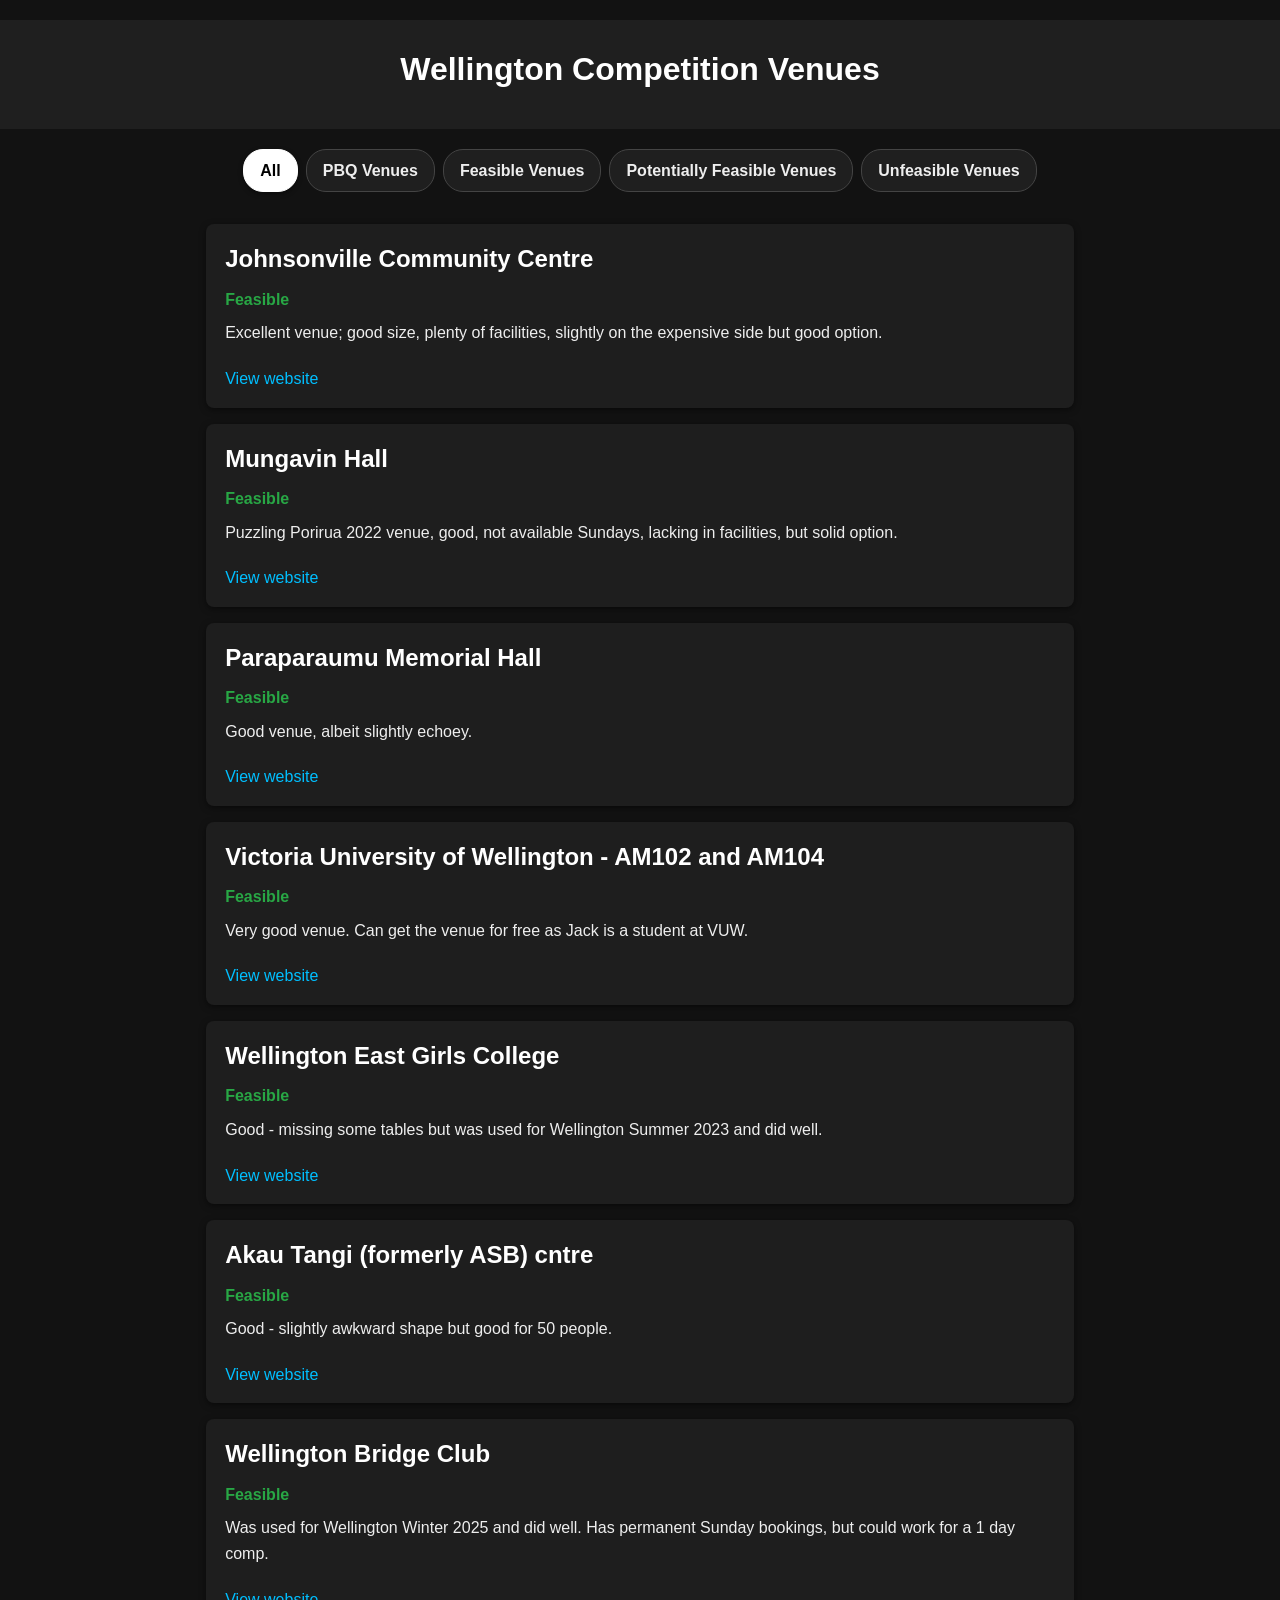
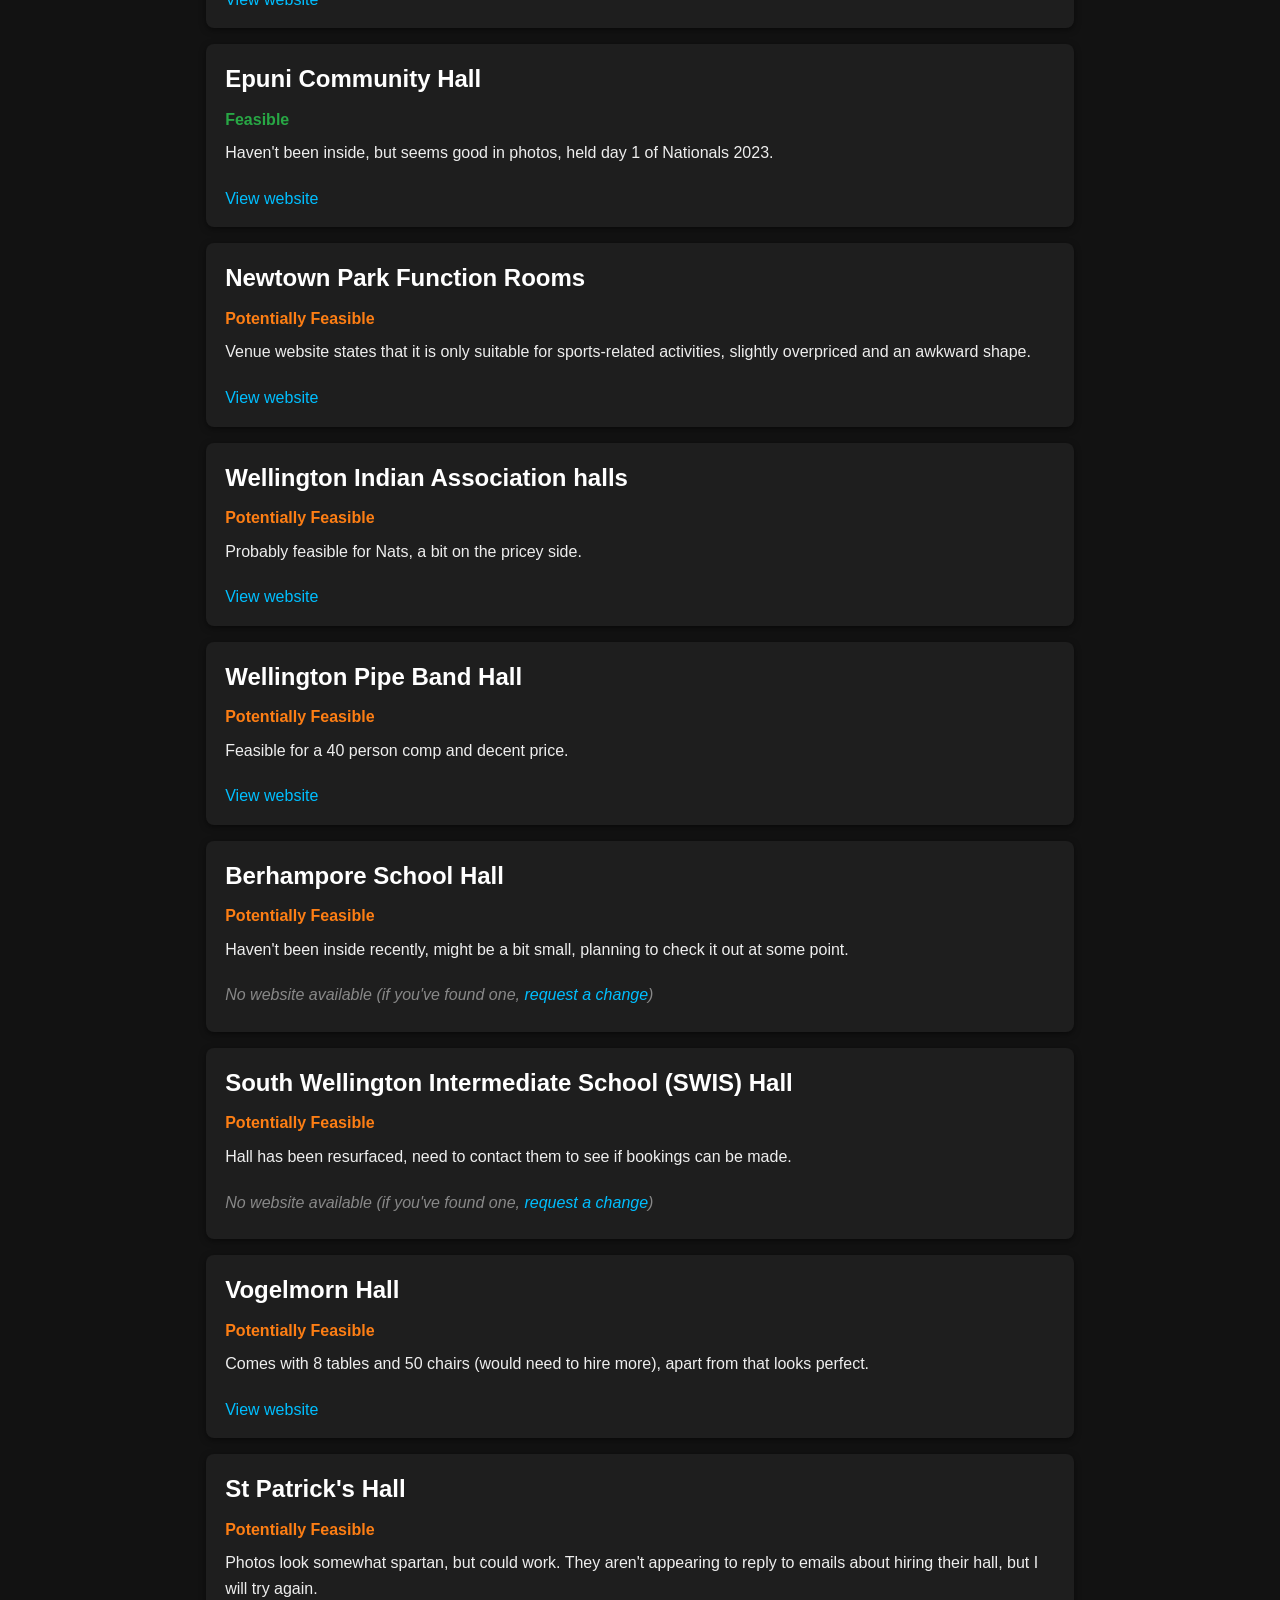
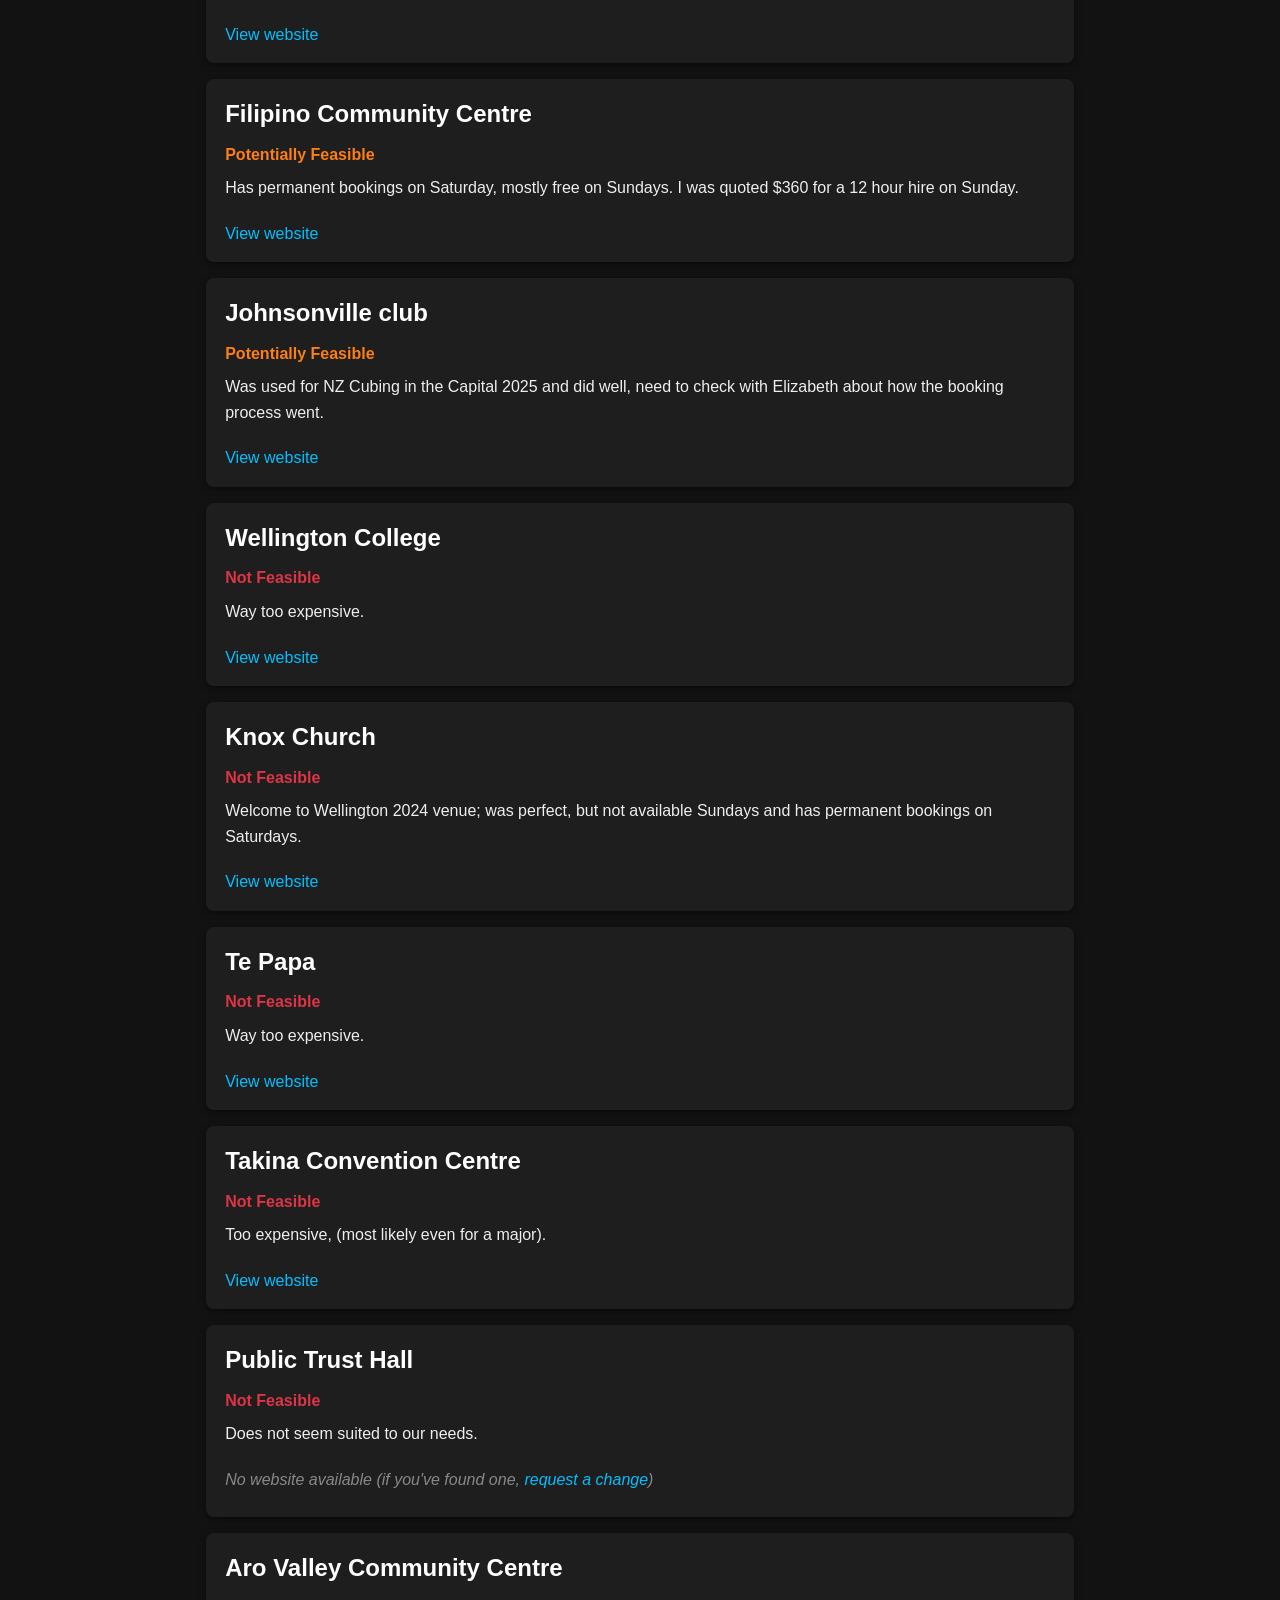
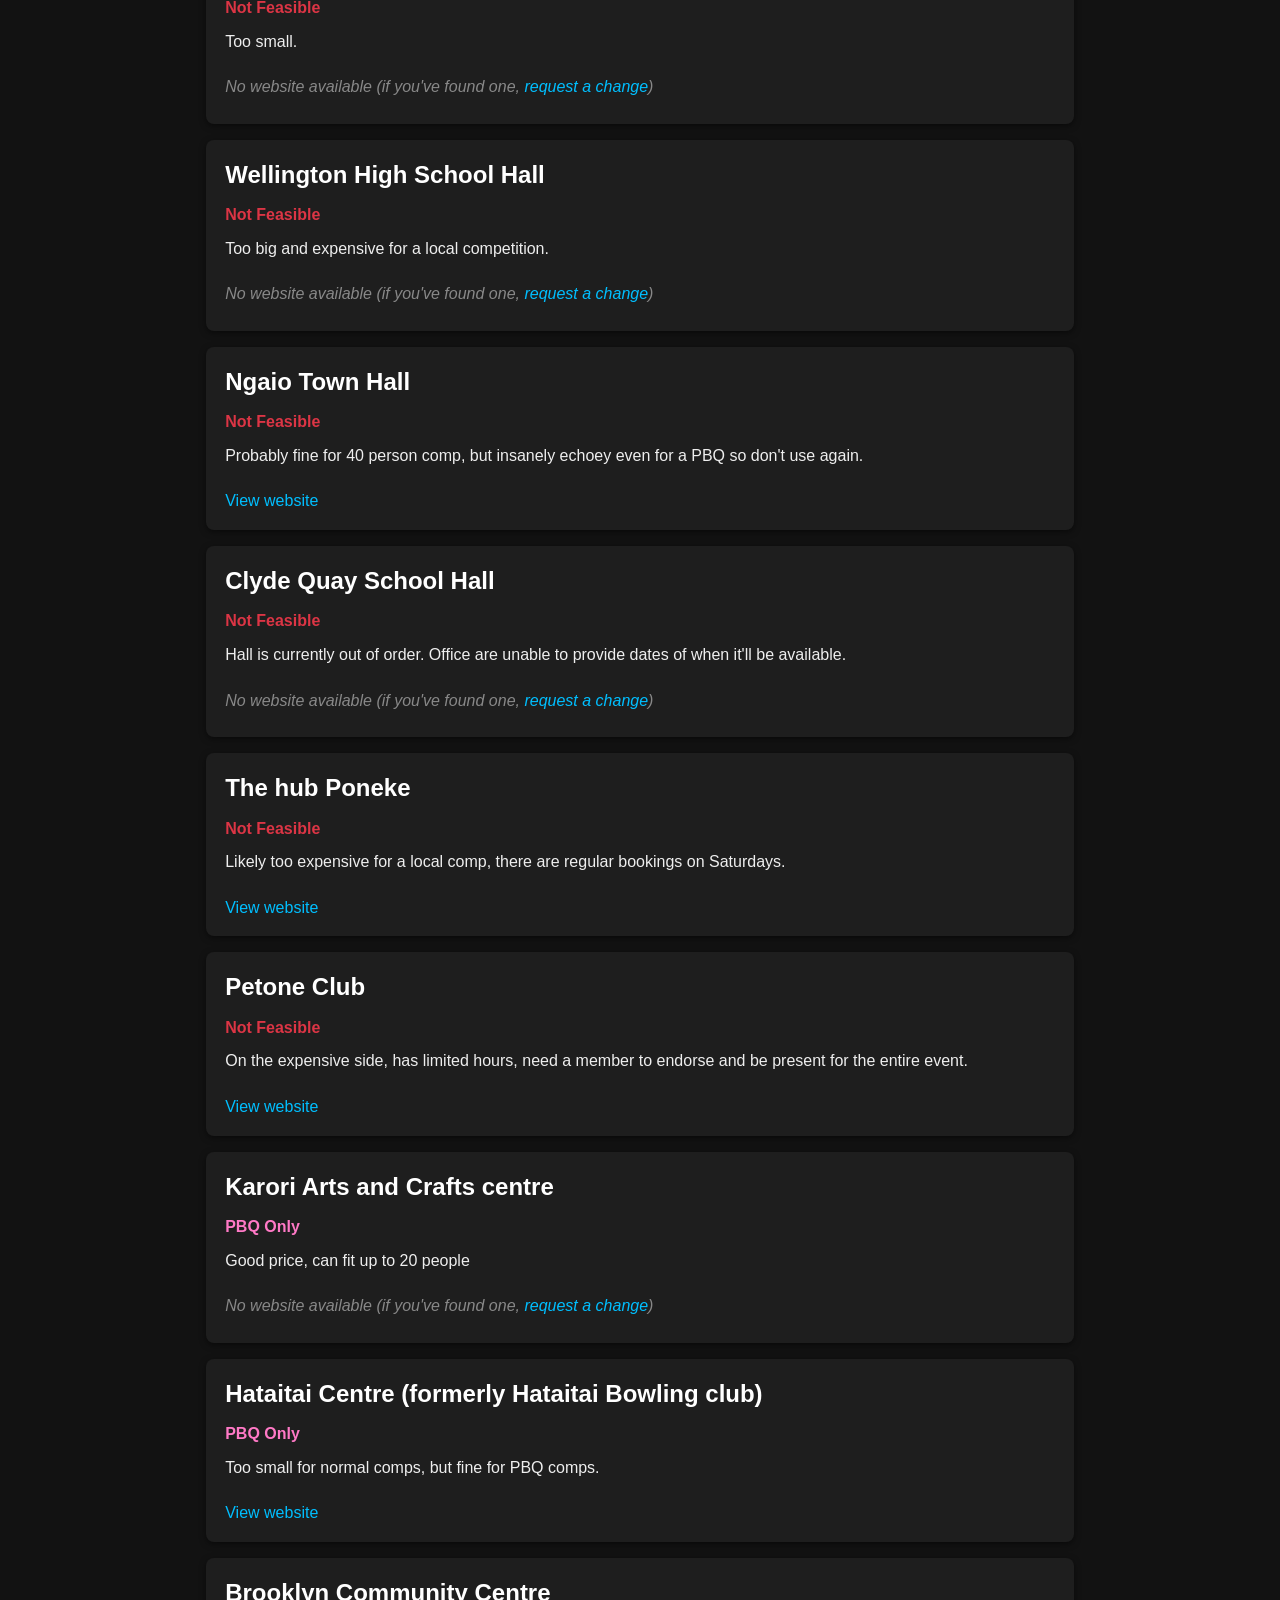
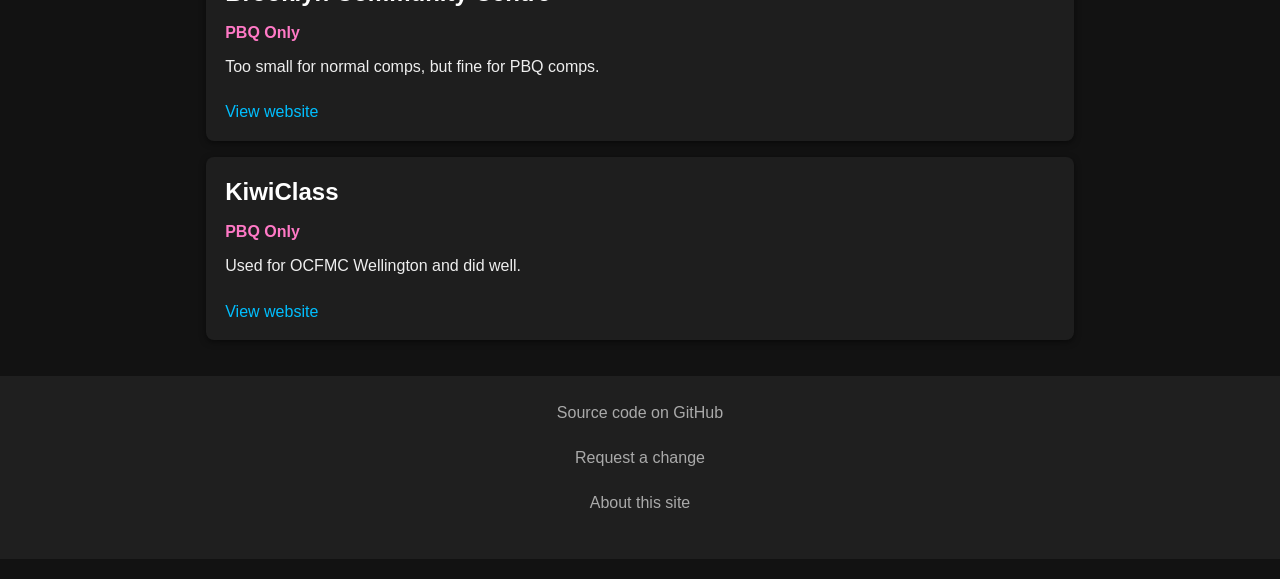
==== commit 1cbb943a: "add support for PBQ venues" ====
--- a/index.html
+++ b/index.html
@@ -18,6 +18,10 @@
             <label>
                 <input type="radio" name="filter" value="all" checked>
                 All
+            </label>
+            <label>
+                <input type="radio" name="filter" value="pbq">
+                PBQ Venues
             </label>
             <label>
                 <input type="radio" name="filter" value="feasible">
--- a/css/cards.css
+++ b/css/cards.css
@@ -54,3 +54,8 @@
     color: #dc3545;
     font-weight: bold;
 }
+
+.pbq {
+    color: #FF79C6; /* soft pinkish-magenta, good contrast, easier on eyes */
+    font-weight: bold;
+}
